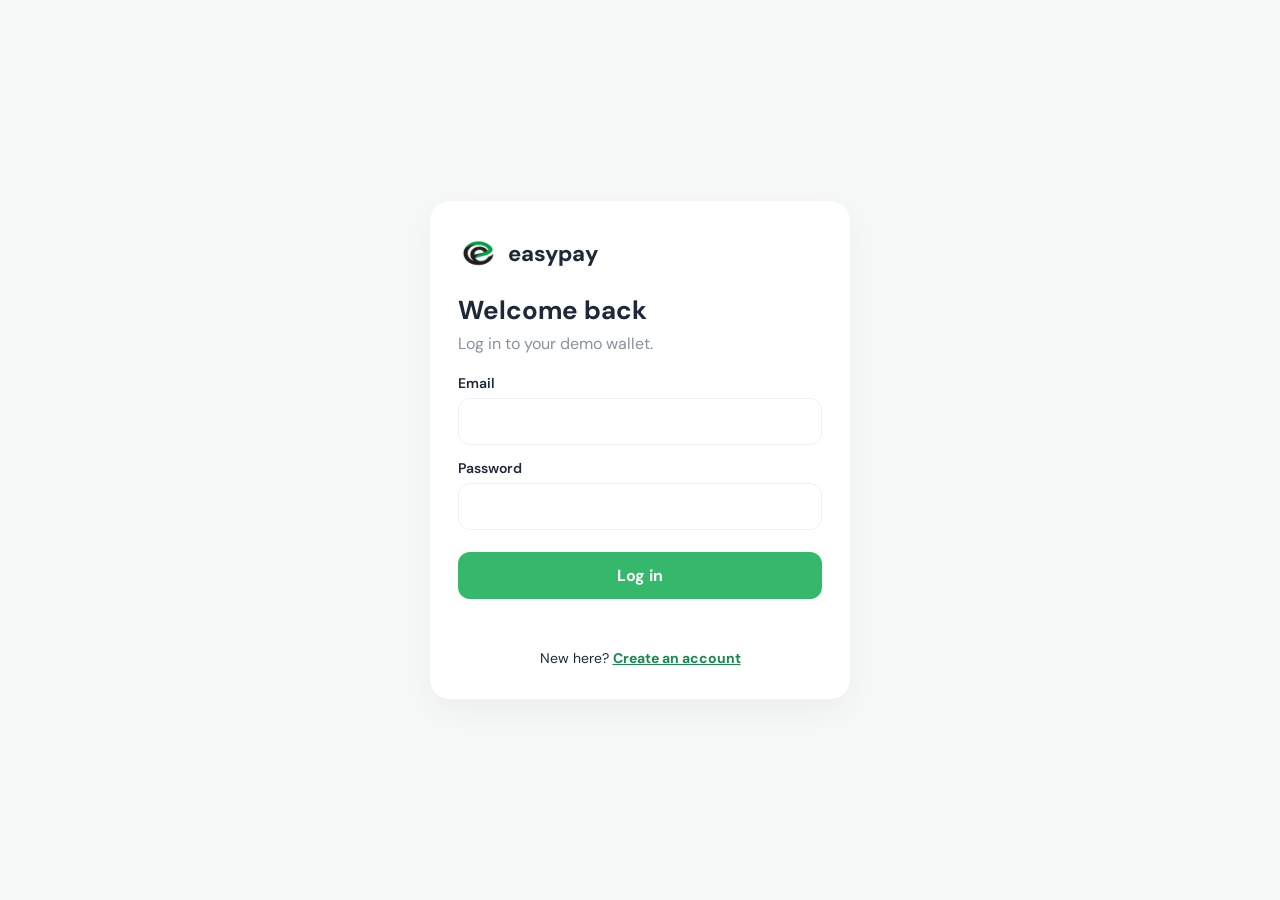
==== src/main/webapp/login.html @ cbceb6b1 "Initial commit: Easypay banking web project" ====
<!DOCTYPE html>
<html lang="en">
<head>
  <meta charset="UTF-8">
  <meta name="viewport" content="width=device-width, initial-scale=1.0">
  <title>Easypay | Log in</title>
  <link rel="stylesheet" href="style.css">
  <link rel="stylesheet" href="auth.css">
</head>
<body>
  <main class="auth-page">
    <section class="auth-card">
      <div class="auth-brand">
        <img src="easypay-logo.png" alt="Easypay logo">
        <span>easypay</span>
      </div>
      <h1>Welcome back</h1>
      <p>Log in to your demo wallet.</p>

      <form id="loginForm">
        <label for="email">Email</label>
        <input id="email" name="email" type="email" required>

        <label for="password">Password</label>
        <input id="password" name="password" type="password" required>

        <button class="auth-button" type="submit">Log in</button>
        <div class="auth-message" id="authMessage"></div>
      </form>

      <div class="auth-switch">
        New here? <a href="register.html">Create an account</a>
      </div>
    </section>
  </main>
</body>

  <script src="login.js" defer></script>
  
</html>
---- src/main/webapp/style.css ----
@import url('https://fonts.googleapis.com/css2?family=DM+Sans:wght@400;500;600;700;800&family=Manrope:wght@400;500;600;700;800&display=swap');

:root {
  --green: #35b86b;
  --green-dark: #18894c;
  --green-soft: #eaf8ef;
  --yellow: #f7d84a;
  --navy: #142b4a;
  --navy-soft: #eaf0f7;
  --ink: #1d2939;
  --muted: #87919f;
  --line: #edf0f2;
  --surface: #ffffff;
  --page: #f7f9f8;
  --radius: 20px;
  --shadow: 0 12px 35px rgba(27, 47, 68, .055);
}

/* ==============================
   GLOBAL STYLES
============================== */

* {
  box-sizing: border-box;
}

html {
  scroll-behavior: smooth;
}

body {
  margin: 0;
  background: var(--page);
  color: var(--ink);
  font-family: 'DM Sans', sans-serif;
}

button,
input {
  font: inherit;
}

button {
  cursor: pointer;
}

.app-shell {
  min-height: 100vh;
}

/* ==============================
   SIDEBAR
============================== */

.sidebar {
  width: 248px;
  background: #fff;
  border-right: 1px solid var(--line);
  position: fixed;
  inset: 0 auto 0 0;
  padding: 30px 20px 22px;
  display: flex;
  flex-direction: column;
  z-index: 20;
}

.brand {
  display: flex;
  align-items: center;
  gap: 10px;
  color: var(--navy);
  font: 800 25px Manrope, sans-serif;
  text-decoration: none;
  letter-spacing: -1.3px;
  padding: 0 10px;
}

.brand-logo {
  width: 42px;
  height: 42px;
  object-fit: contain;
  border-radius: 9px;
  flex: 0 0 auto;
}

.brand-dot {
  color: var(--green);
}

/* Mobile brand is hidden on desktop */
.mobile-brand {
  display: none;
  align-items: center;
  gap: 9px;
  width: 100%;
  text-decoration: none;
  color: var(--navy);
  font: 800 25px Manrope, sans-serif;
  letter-spacing: -1px;
}

.mobile-brand img {
  width: 43px;
  height: 43px;
  object-fit: contain;
  flex: 0 0 auto;
}

.profile-mini {
  display: flex;
  align-items: center;
  gap: 11px;
  margin: 42px 7px 29px;
  padding: 14px 10px;
  border-radius: 15px;
  background: #f8faf9;
}

.avatar,
.top-avatar {
  display: grid;
  place-items: center;
  border-radius: 50%;
  background: #f8e7a0;
  color: var(--navy);
  font-weight: 800;
}

.avatar {
  width: 39px;
  height: 39px;
}

.profile-mini strong,
.profile-mini small {
  display: block;
}

.profile-mini strong {
  font-size: 13px;
}

.profile-mini small {
  color: var(--muted);
  font-size: 11px;
  margin-top: 3px;
}

.side-nav {
  display: grid;
  gap: 7px;
}

.nav-link {
  display: flex;
  align-items: center;
  gap: 13px;
  padding: 12px 13px;
  color: #7c8794;
  text-decoration: none;
  border-radius: 11px;
  font-size: 13px;
  font-weight: 600;
  transition: .2s ease;
}

.nav-link:hover,
.nav-link.active {
  background: #edf8f1;
  color: var(--green-dark);
}

.nav-icon {
  width: 19px;
  text-align: center;
  font-size: 17px;
}

.sidebar-bottom {
  margin-top: auto;
}

.help-card {
  background: #f4f7fa;
  padding: 17px;
  border-radius: 15px;
  margin: 0 2px 20px;
}

.help-icon {
  width: 25px;
  height: 25px;
  display: grid;
  place-items: center;
  border-radius: 50%;
  background: var(--navy);
  color: white;
  font-weight: 700;
  margin-bottom: 12px;
}

.help-card strong {
  font-size: 12px;
}

.help-card p {
  font-size: 11px;
  color: var(--muted);
  line-height: 1.5;
  margin: 6px 0 10px;
}

.text-button,
.view-all {
  border: 0;
  background: none;
  color: var(--green-dark);
  font-weight: 700;
  font-size: 11px;
  padding: 0;
}

/* ==============================
   MAIN CONTENT & HEADER
============================== */

.main-content {
  margin-left: 248px;
  padding: 35px clamp(22px, 4vw, 58px) 22px;
  max-width: 1600px;
}

.topbar {
  display: flex;
  justify-content: space-between;
  align-items: center;
  margin-bottom: 29px;
}

.eyebrow {
  display: block;
  color: #9aa4ae;
  font-size: 9px;
  font-weight: 800;
  letter-spacing: 1.35px;
}

.welcome h1 {
  font: 800 clamp(23px, 2.4vw, 31px) Manrope, sans-serif;
  letter-spacing: -1.1px;
  margin: 8px 0 0;
}

.welcome h1 span {
  color: var(--green-dark);
}

.top-actions {
  display: flex;
  align-items: center;
  gap: 19px;
}

.icon-button {
  border: 1px solid var(--line);
  background: white;
  width: 40px;
  height: 40px;
  border-radius: 13px;
  font-size: 21px;
  color: var(--navy);
  position: relative;
}

.notification-button i {
  width: 6px;
  height: 6px;
  border-radius: 50%;
  background: #efbd34;
  position: absolute;
  right: 9px;
  top: 8px;
  border: 1px solid white;
}

.top-avatar {
  width: 41px;
  height: 41px;
}

.mobile-menu {
  display: none;
  border: 0;
  background: white;
  border-radius: 10px;
  width: 40px;
  height: 40px;
  color: var(--navy);
}

/* ==============================
   DASHBOARD GRID
============================== */

.dashboard-grid {
  display: grid;
  grid-template-columns: minmax(0, 1.05fr) minmax(0, 1fr);
  gap: 20px;
  align-items: stretch;
}

.balance-card,
.quick-card,
.spending-card,
.transactions-card,
.promo-card {
  border-radius: var(--radius);
  box-shadow: var(--shadow);
}

/* ==============================
   BALANCE CARD
============================== */

.balance-card {
  min-height: 235px;
  padding: 25px 27px 20px;
  color: white;
  background: linear-gradient(
    116deg,
    #188b4c 0%,
    #2eb568 68%,
    #46c77c 100%
  );
  position: relative;
  overflow: hidden;
}

.balance-top,
.balance-footer {
  display: flex;
  align-items: center;
  justify-content: space-between;
  position: relative;
  z-index: 2;
}

.balance-label {
  font-size: 9px;
  letter-spacing: 1.3px;
  font-weight: 800;
  color: rgba(255,255,255,.8);
}

.secure-pill {
  font-size: 9px;
  border: 1px solid rgba(255,255,255,.3);
  background: rgba(255,255,255,.12);
  padding: 6px 9px;
  border-radius: 30px;
}

.secure-pill span {
  color: #ffe36c;
  font-size: 8px;
  margin-right: 4px;
}

.balance-line {
  display: flex;
  align-items: center;
  gap: 15px;
  margin-top: 28px;
  position: relative;
  z-index: 2;
}

.balance-line h2 {
  font: 800 clamp(27px, 3vw, 37px) Manrope, sans-serif;
  letter-spacing: -1.3px;
  margin: 0;
}

.balance-line h2 span {
  font-size: .55em;
  opacity: .8;
}

.eye-button {
  background: rgba(255,255,255,.17);
  border: 1px solid rgba(255,255,255,.22);
  border-radius: 9px;
  color: white;
  width: 32px;
  height: 29px;
}

.balance-note {
  font-size: 11px;
  color: rgba(255,255,255,.75);
  margin: 5px 0 23px;
  position: relative;
  z-index: 2;
}

.balance-footer {
  border-top: 1px solid rgba(255,255,255,.22);
  padding-top: 13px;
  color: rgba(255,255,255,.83);
  font-size: 9px;
  letter-spacing: 1.2px;
  text-transform: uppercase;
}

.balance-footer span:last-child {
  font-size: 8px;
  letter-spacing: 1.5px;
}

.card-orb {
  position: absolute;
  border: 1px solid rgba(255,255,255,.15);
  border-radius: 50%;
}

.orb-one {
  width: 250px;
  height: 250px;
  right: -80px;
  top: -115px;
}

.orb-two {
  width: 180px;
  height: 180px;
  right: -30px;
  top: -80px;
}

/* ==============================
   QUICK ACTIONS
============================== */

.quick-card,
.spending-card,
.transactions-card {
  background: white;
  padding: 23px 24px;
}

.section-heading {
  display: flex;
  align-items: center;
  justify-content: space-between;
  margin-bottom: 20px;
}

.section-heading h2 {
  font: 800 17px Manrope, sans-serif;
  letter-spacing: -.5px;
  margin: 5px 0 0;
}

.tiny-spark {
  color: #e4bd27;
  font-size: 23px;
}

.action-grid {
  display: grid;
  grid-template-columns: repeat(4, 1fr);
  gap: 10px;
}

.action-item {
  border: 1px solid #f0f2f2;
  background: white;
  border-radius: 14px;
  padding: 13px 7px 11px;
  text-align: center;
  min-width: 0;
  transition: .2s ease;
}

.action-item:hover {
  transform: translateY(-3px);
  border-color: #cdebd8;
  box-shadow: 0 8px 18px rgba(30,140,78,.08);
}

.action-icon {
  display: grid;
  place-items: center;
  width: 39px;
  height: 39px;
  border-radius: 13px;
  margin: 0 auto 10px;
  font-size: 20px;
  font-weight: 700;
}

.send-icon {
  background: #e8f7ee;
  color: #269b59;
}

.add-icon {
  background: #fff6d9;
  color: #c89a11;
}

.bill-icon {
  background: #edf1f8;
  color: var(--navy);
}

.mobile-icon {
  background: #f1edfa;
  color: #7861b2;
}

.action-item strong,
.action-item small {
  display: block;
  white-space: nowrap;
}

.action-item strong {
  font-size: 10px;
}

.action-item small {
  font-size: 8px;
  color: #a0a8b0;
  margin-top: 5px;
}

/* ==============================
   MONTHLY OVERVIEW
============================== */

.spending-card {
  min-height: 255px;
}

.month-chip {
  font-size: 9px;
  padding: 7px 9px;
  border-radius: 8px;
  background: #f5f7f7;
  color: #7e8995;
}

.spending-numbers {
  display: flex;
  gap: 38px;
}

.spending-numbers small,
.spending-numbers strong {
  display: block;
}

.spending-numbers small {
  color: #9aa3ac;
  font-size: 9px;
  margin-bottom: 5px;
}

.spending-numbers strong {
  font-size: 12px;
}

.received {
  color: var(--green-dark);
}

.sent {
  color: var(--navy);
}

.bar-chart {
  height: 94px;
  display: flex;
  justify-content: space-around;
  align-items: end;
  border-bottom: 1px solid var(--line);
  margin-top: 13px;
  padding: 0 12px;
}

.bar-group {
  display: flex;
  align-items: end;
  gap: 4px;
  height: 100%;
  position: relative;
  padding-bottom: 17px;
}

.bar {
  display: block;
  width: 11px;
  border-radius: 4px 4px 0 0;
}

.received-bar {
  background: #45bf79;
}

.sent-bar {
  background: var(--navy);
  opacity: .82;
}

.bar-group small {
  position: absolute;
  bottom: 1px;
  left: 0;
  right: 0;
  text-align: center;
  color: #a1a9b1;
  font-size: 8px;
}

.chart-legend {
  display: flex;
  justify-content: center;
  gap: 17px;
  margin-top: 10px;
  color: #89939d;
  font-size: 8px;
}

.legend-dot {
  display: inline-block;
  width: 6px;
  height: 6px;
  border-radius: 50%;
  margin-right: 5px;
}

.green-dot {
  background: var(--green);
}

.navy-dot {
  background: var(--navy);
}

/* ==============================
   TRANSACTIONS
============================== */

.transactions-card {
  grid-column: 1 / -1;
}

.transaction-heading {
  margin-bottom: 12px;
}

.view-all {
  font-size: 10px;
}

.filter-row {
  display: flex;
  gap: 7px;
  margin-bottom: 8px;
}

.filter-chip {
  border: 0;
  background: #f5f7f7;
  color: #8c96a0;
  border-radius: 20px;
  padding: 6px 12px;
  font-size: 9px;
  font-weight: 700;
}

.filter-chip.active {
  background: var(--navy);
  color: white;
}

.transaction-row {
  display: grid;
  grid-template-columns: 37px minmax(120px, 1fr) auto 78px;
  align-items: center;
  gap: 12px;
  padding: 13px 0;
  border-bottom: 1px solid #f1f3f3;
}

.transaction-row:last-child {
  border-bottom: 0;
}

.transaction-icon {
  width: 34px;
  height: 34px;
  display: grid;
  place-items: center;
  border-radius: 11px;
  font-size: 17px;
  font-weight: 700;
}

.income {
  background: #eaf8ef;
  color: var(--green-dark);
}

.expense {
  background: #edf1f7;
  color: var(--navy);
}

.transaction-info strong,
.transaction-info small {
  display: block;
}

.transaction-info strong {
  font-size: 11px;
}

.transaction-info small {
  color: #a0a8b0;
  font-size: 9px;
  margin-top: 4px;
}

.transaction-amount {
  font-size: 11px;
  white-space: nowrap;
}

.positive {
  color: var(--green-dark);
}

.status {
  justify-self: end;
  color: #26965a;
  background: #eff9f2;
  border-radius: 20px;
  padding: 5px 8px;
  font-size: 8px;
}

.demo-note {
  color: #a0a8b0;
  font-size: 9px;
  margin: 9px 0 0;
}

/* ==============================
   PROMOTIONAL CARD
============================== */

.promo-card {
  min-height: 205px;
  background: #f4f6f8;
  overflow: hidden;
  position: relative;
  display: flex;
  align-items: center;
  padding: 23px 28px;
}

.promo-content {
  position: relative;
  z-index: 2;
}

.promo-tag {
  color: var(--green-dark);
  letter-spacing: 1.3px;
  font-size: 8px;
  font-weight: 800;
}

.promo-content h2 {
  font: 800 21px Manrope, sans-serif;
  color: var(--navy);
  line-height: 1.22;
  margin: 9px 0 7px;
}

.promo-content h2 em {
  color: var(--green-dark);
  font-style: normal;
}

.promo-content p {
  font-size: 9px;
  color: #8b96a1;
  margin: 0 0 13px;
}

.promo-button {
  background: var(--navy);
  color: white;
  border: 0;
  border-radius: 8px;
  padding: 9px 12px;
  font-size: 9px;
  font-weight: 700;
}

.promo-art {
  position: absolute;
  right: 20px;
  top: 0;
  bottom: 0;
  width: 43%;
  display: grid;
  place-items: center;
}

.art-circle {
  width: 150px;
  height: 150px;
  border-radius: 50%;
  background: #fff;
  display: grid;
  place-items: center;
  overflow: hidden;
  transform: rotate(-8deg);
  box-shadow: 12px 15px 0 rgba(20,43,74,.08);
}

.art-circle img {
  width: 92%;
  height: 92%;
  object-fit: contain;
  border-radius: 50%;
}

.art-spark {
  position: absolute;
  color: var(--green-dark);
  font-size: 26px;
}

.spark-a {
  top: 23px;
  right: 20px;
}

.spark-b {
  bottom: 25px;
  left: 13px;
  color: #d2a91f;
}

/* ==============================
   FOOTER
============================== */

.page-footer {
  display: flex;
  justify-content: space-between;
  gap: 10px;
  color: #a4acb4;
  font-size: 9px;
  padding: 24px 3px 0;
}

.page-footer b {
  color: #d8b62b;
}

/* ==============================
   MODAL
============================== */

.modal-backdrop {
  position: fixed;
  inset: 0;
  background: rgba(10,24,40,.48);
  display: grid;
  place-items: center;
  padding: 18px;
  z-index: 50;
}

.modal-backdrop[hidden] {
  display: none;
}

.action-modal {
  width: min(100%, 410px);
  background: white;
  border-radius: 22px;
  padding: 29px;
  position: relative;
  box-shadow: 0 25px 70px rgba(0,0,0,.2);
}

.modal-close {
  position: absolute;
  top: 15px;
  right: 17px;
  border: 0;
  background: #f3f5f5;
  border-radius: 50%;
  width: 30px;
  height: 30px;
  font-size: 21px;
  color: var(--navy);
}

.modal-symbol {
  display: grid;
  place-items: center;
  width: 44px;
  height: 44px;
  border-radius: 14px;
  background: var(--green-soft);
  color: var(--green-dark);
  font-size: 23px;
  margin-bottom: 17px;
}

.action-modal h2 {
  font: 800 24px Manrope;
  margin: 6px 0;
  color: var(--navy);
}

.action-modal p {
  color: #8c96a0;
  font-size: 12px;
  line-height: 1.5;
  margin: 0 0 20px;
}

.action-modal label {
  display: block;
  font-size: 10px;
  font-weight: 700;
  margin: 13px 0 7px;
}

.action-modal input {
  width: 100%;
  border: 1px solid #e4e9e8;
  border-radius: 10px;
  padding: 12px;
  outline: 0;
  font-size: 12px;
}

.action-modal input:focus {
  border-color: var(--green);
  box-shadow: 0 0 0 3px rgba(53,184,107,.12);
}

.submit-button {
  width: 100%;
  border: 0;
  background: var(--navy);
  color: white;
  padding: 13px;
  border-radius: 10px;
  margin-top: 19px;
  font-size: 12px;
  font-weight: 700;
}

.submit-button span {
  float: right;
}

.modal-disclaimer {
  display: block;
  color: #a1a9b1;
  font-size: 9px;
  line-height: 1.5;
  margin-top: 13px;
}

/* ==============================
   TOAST NOTIFICATION
============================== */

.toast {
  position: fixed;
  bottom: 22px;
  left: 50%;
  transform: translate(-50%, 20px);
  opacity: 0;
  pointer-events: none;
  background: var(--navy);
  color: white;
  border-radius: 10px;
  padding: 12px 17px;
  font-size: 11px;
  box-shadow: var(--shadow);
  transition: .25s ease;
  z-index: 80;
  max-width: calc(100% - 30px);
  text-align: center;
}

.toast.show {
  opacity: 1;
  transform: translate(-50%, 0);
}

/* ==============================
   ACCESSIBILITY
============================== */

button:focus-visible,
a:focus-visible {
  outline: 3px solid #e3bd28;
  outline-offset: 3px;
}

/* ==============================
   LARGE SCREENS
============================== */

@media (min-width: 1450px) {
  .dashboard-grid {
    grid-template-columns: 1.05fr 1fr;
  }

  .balance-card {
    min-height: 255px;
  }
}

/* ==============================
   TABLETS
============================== */

@media (max-width: 1050px) {
  .sidebar {
    width: 215px;
  }

  .main-content {
    margin-left: 215px;
    padding-inline: 25px;
  }

  .dashboard-grid {
    gap: 15px;
  }

  .quick-card,
  .spending-card,
  .transactions-card {
    padding: 20px;
  }

  .action-grid {
    grid-template-columns: repeat(2, 1fr);
  }

  .action-item {
    padding: 10px 5px;
  }
}

/* ==============================
   MOBILE DEVICES
============================== */

@media (max-width: 760px) {

  /* Sidebar mobile menu */
  .sidebar {
    transform: translateX(-100%);
    transition: transform .25s ease;
    box-shadow: 12px 0 30px rgba(20,43,74,.08);
  }

  .sidebar.open {
    transform: translateX(0);
  }

  /* Main layout */
  .main-content {
    margin-left: 0;
    padding: 20px 17px;
  }

  /* Header layout */
  .topbar {
    display: flex;
    flex-wrap: wrap;
    gap: 12px;
    margin-bottom: 22px;
  }

  /* Logo and name at the very top */
  .mobile-brand {
    display: flex;
    order: -1;
    width: 100%;
    margin-bottom: 5px;
  }

  .mobile-brand img {
    width: 45px;
    height: 45px;
  }

  .mobile-brand span {
    font-size: 25px;
  }

  /* Menu button */
  .mobile-menu {
    display: block;
    flex: 0 0 40px;
  }

  /* Welcome text */
  .welcome {
    flex: 1;
    min-width: 0;
  }

  .welcome .eyebrow {
    font-size: 7px;
  }

  .welcome h1 {
    font-size: 21px;
  }

  /* Profile and notification */
  .top-actions {
    gap: 9px;
  }

  .top-avatar {
    width: 36px;
    height: 36px;
  }

  /* Single column dashboard */
  .dashboard-grid {
    grid-template-columns: 1fr;
  }

  .transactions-card {
    grid-column: auto;
  }

  .balance-card {
    min-height: 220px;
  }

  .quick-card {
    padding: 20px;
  }

  .action-grid {
    grid-template-columns: repeat(4, 1fr);
  }

  .promo-card {
    min-height: 190px;
  }

  .page-footer {
    flex-direction: column;
    padding-top: 18px;
  }
}

/* ==============================
   SMALL MOBILE DEVICES
============================== */

@media (max-width: 430px) {

  .main-content {
    padding-inline: 12px;
  }

  .mobile-brand {
    gap: 8px;
  }

  .mobile-brand img {
    width: 41px;
    height: 41px;
  }

  .mobile-brand span {
    font-size: 23px;
  }

  .welcome h1 {
    font-size: 18px;
  }

  .welcome .eyebrow {
    letter-spacing: .7px;
    font-size: 6px;
  }

  .top-actions {
    gap: 7px;
  }

  .icon-button {
    width: 35px;
    height: 35px;
  }

  .top-avatar {
    width: 34px;
    height: 34px;
  }

  .balance-card {
    padding: 21px 19px;
  }

  .balance-line h2 {
    font-size: 28px;
  }

  .quick-card,
  .spending-card,
  .transactions-card {
    padding: 18px 15px;
  }

  .action-grid {
    gap: 6px;
  }

  .action-item {
    padding: 10px 3px;
  }

  .action-item strong {
    font-size: 8px;
  }

  .action-item small {
    font-size: 7px;
  }

  .action-icon {
    width: 34px;
    height: 34px;
  }

  .transaction-row {
    grid-template-columns: 32px minmax(95px, 1fr) auto;
    gap: 8px;
  }

  .transaction-icon {
    width: 30px;
    height: 30px;
  }

  .transaction-info strong {
    font-size: 10px;
  }

  .transaction-info small {
    font-size: 8px;
  }

  .transaction-amount {
    font-size: 9px;
  }

  .status {
    display: none;
  }

  .promo-art {
    right: 5px;
    width: 40%;
  }

  .art-circle {
    width: 112px;
    height: 112px;
  }

  .promo-content h2 {
    font-size: 18px;
  }

  .promo-content p {
    max-width: 180px;
    line-height: 1.4;
  }
}

/* ==============================
   REDUCED MOTION
============================== */

@media (prefers-reduced-motion: reduce) {
  *,
  *::before,
  *::after {
    scroll-behavior: auto !important;
    transition-duration: .01ms !important;
    animation-duration: .01ms !important;
  }
}
---- src/main/webapp/auth.css ----
.auth-page {
  min-height: 100vh;
  display: flex;
  align-items: center;
  justify-content: center;
  padding: 24px;
}
.auth-card {
  width: 100%;
  max-width: 420px;
  background: var(--surface);
  border-radius: var(--radius);
  box-shadow: var(--shadow);
  padding: 32px 28px;
}
.auth-brand {
  display: flex;
  align-items: center;
  gap: 10px;
  font-weight: 800;
  font-size: 22px;
  margin-bottom: 20px;
}
.auth-brand img { width: 40px; height: 40px; }
.auth-card h1 { margin: 0 0 6px; font-size: 26px; }
.auth-card p { margin: 0 0 20px; color: var(--muted); }
.auth-card label {
  display: block;
  margin: 14px 0 6px;
  font-weight: 600;
  font-size: 14px;
}
.auth-card input {
  width: 100%;
  padding: 12px 14px;
  border: 1px solid var(--line);
  border-radius: 12px;
}
.auth-card input:focus {
  outline: 2px solid var(--green);
  border-color: var(--green);
}
.auth-button {
  width: 100%;
  margin-top: 22px;
  padding: 13px;
  border: 0;
  border-radius: 12px;
  background: var(--green);
  color: #fff;
  font-weight: 700;
}
.auth-message { margin-top: 12px; font-size: 14px; min-height: 20px; }
.auth-switch { margin-top: 18px; text-align: center; font-size: 14px; }
.auth-switch a { color: var(--green-dark); font-weight: 700; }
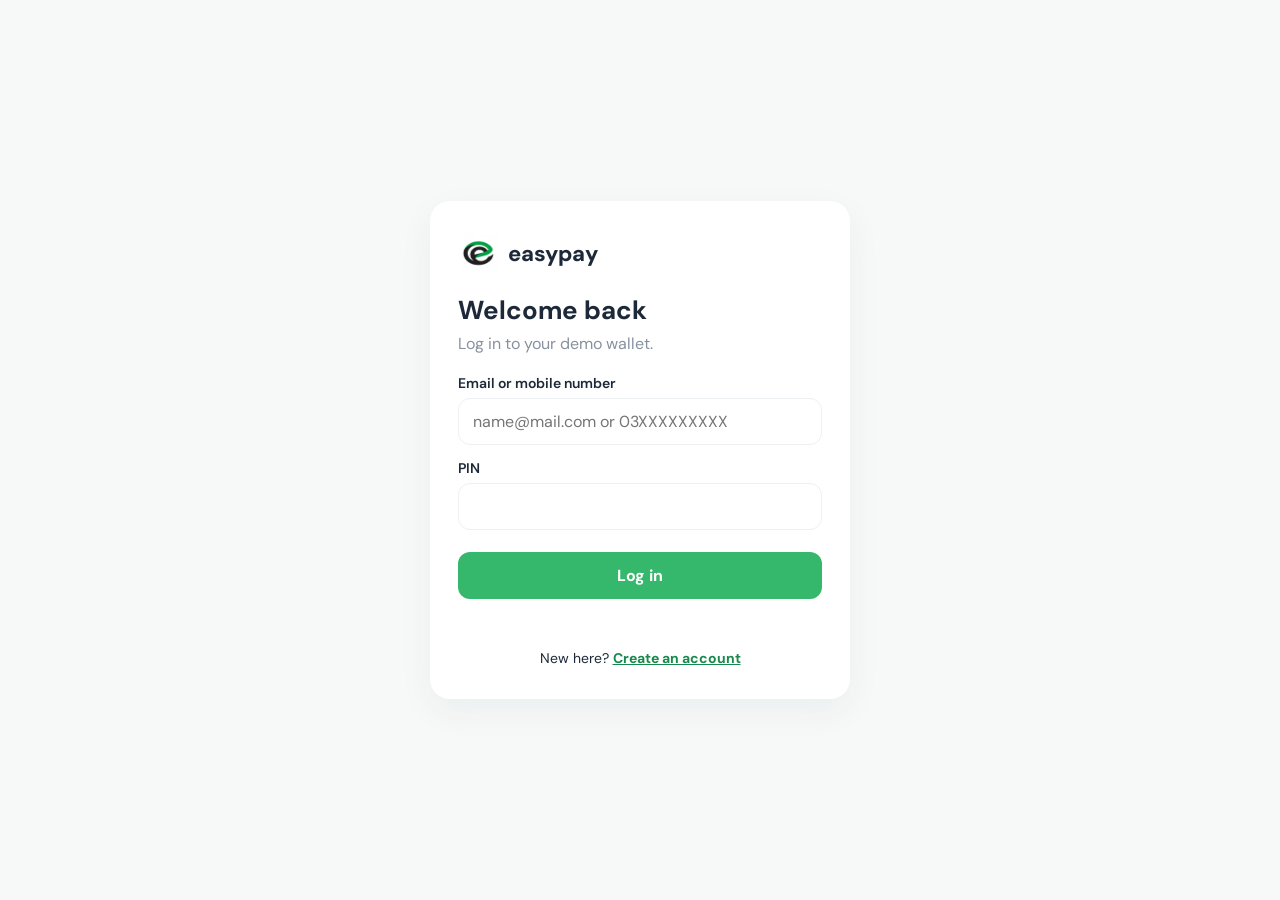
==== commit 3ebb8c37: "Update authentication, user model, and UI; add DB schema and auth filter" ====
--- a/src/main/webapp/login.html
+++ b/src/main/webapp/login.html
@@ -6,6 +6,7 @@
   <title>Easypay | Log in</title>
   <link rel="stylesheet" href="style.css">
   <link rel="stylesheet" href="auth.css">
+  <script src="auth.js" defer></script>
 </head>
 <body>
   <main class="auth-page">
@@ -18,11 +19,14 @@
       <p>Log in to your demo wallet.</p>
 
       <form id="loginForm">
-        <label for="email">Email</label>
-        <input id="email" name="email" type="email" required>
+        <label for="identifier">Email or mobile number</label>
+        <input id="identifier" name="identifier" type="text"
+               placeholder="name@mail.com or 03XXXXXXXXX"
+               autocomplete="username" required>
 
-        <label for="password">Password</label>
-        <input id="password" name="password" type="password" required>
+        <label for="pin">PIN</label>
+        <input id="pin" name="pin" type="password" inputmode="numeric"
+               maxlength="5" autocomplete="current-password" required>
 
         <button class="auth-button" type="submit">Log in</button>
         <div class="auth-message" id="authMessage"></div>
@@ -34,7 +38,4 @@
     </section>
   </main>
 </body>
-
-  <script src="login.js" defer></script>
-  
 </html>
--- a/src/main/webapp/auth.css
+++ b/src/main/webapp/auth.css
@@ -52,4 +52,80 @@
 }
 .auth-message { margin-top: 12px; font-size: 14px; min-height: 20px; }
 .auth-switch { margin-top: 18px; text-align: center; font-size: 14px; }
-.auth-switch a { color: var(--green-dark); font-weight: 700; }+.auth-switch a { color: var(--green-dark); font-weight: 700; }
+
+.popup-overlay {
+  position: fixed;
+  inset: 0;
+  background: rgba(0, 0, 0, 0.45);
+  display: flex;
+  align-items: center;
+  justify-content: center;
+  padding: 24px;
+  z-index: 1000;
+}
+.popup-box {
+  width: 100%;
+  max-width: 360px;
+  background: var(--surface);
+  border-radius: var(--radius);
+  box-shadow: var(--shadow);
+  padding: 28px 24px;
+  text-align: center;
+}
+.popup-icon {
+  width: 56px;
+  height: 56px;
+  margin: 0 auto 14px;
+  border-radius: 50%;
+  background: var(--green);
+  color: #fff;
+  font-size: 28px;
+  line-height: 56px;
+}
+.popup-box h2 { margin: 0 0 8px; font-size: 22px; }
+.popup-box p { margin: 0 0 20px; color: var(--muted); }
+.popup-box button {
+  width: 100%;
+  padding: 12px;
+  border: 0;
+  border-radius: 12px;
+  background: var(--green);
+  color: #fff;
+  font-weight: 700;
+}
+.strength { margin-top: 10px; }
+.strength-bar {
+  height: 8px;
+  background: var(--line);
+  border-radius: 99px;
+  overflow: hidden;
+}
+#strengthFill {
+  display: block;
+  height: 100%;
+  width: 0;
+  border-radius: 99px;
+  transition: width 0.25s, background 0.25s;
+}
+#strengthFill.level-weak   { width: 25%;  background: #e74c3c; }
+#strengthFill.level-medium { width: 50%;  background: #f39c12; }
+#strengthFill.level-strong { width: 75%;  background: #2ecc71; }
+#strengthFill.level-very   { width: 100%; background: #1e8e3e; }
+
+.strength-label { margin-top: 6px; font-size: 13px; font-weight: 700; }
+.strength-label.level-weak   { color: #e74c3c; }
+.strength-label.level-medium { color: #f39c12; }
+.strength-label.level-strong { color: #2ecc71; }
+.strength-label.level-very   { color: #1e8e3e; }
+
+.rules {
+  list-style: none;
+  padding: 0;
+  margin: 10px 0 0;
+  font-size: 13px;
+  color: var(--muted);
+}
+.rules li::before { content: "✗ "; color: #c0392b; font-weight: 700; }
+.rules li.met { color: #1e8e3e; }
+.rules li.met::before { content: "✓ "; color: #1e8e3e; }
